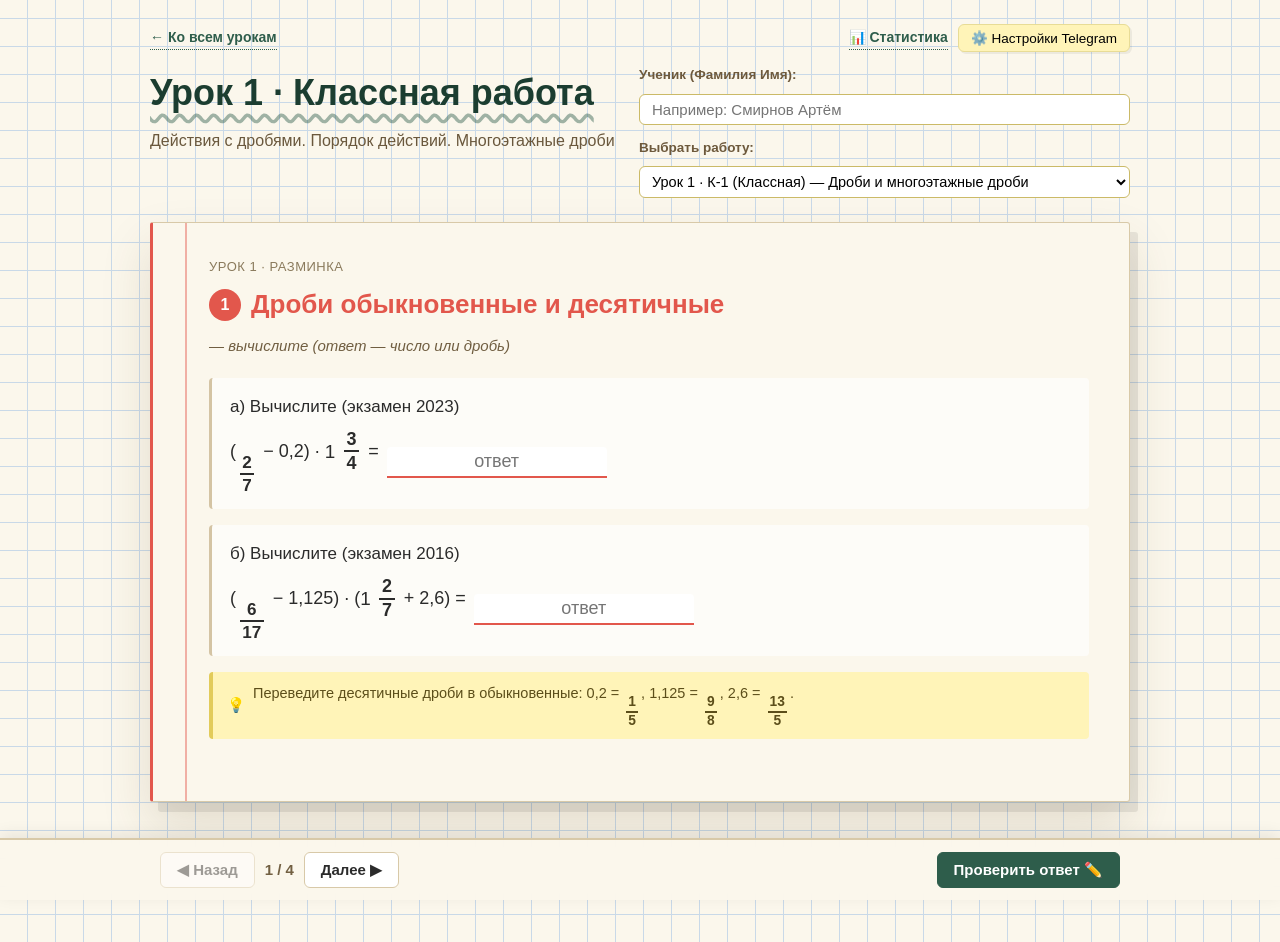
==== trainer.html @ a35a250d "Тренажёр «Поступление в 8 класс Аничкова лицея»: 33 урока, 410 задач, алгебра + геометрия" ====
<!DOCTYPE html>
<html lang="ru">
<head>
  <meta charset="UTF-8">
  <meta name="viewport" content="width=device-width, initial-scale=1.0">
  <title>Интерактивный тренажёр · Поступление в 8 класс Аничкова лицея</title>
  <link rel="stylesheet" href="css/design-tokens.css">
  <link rel="stylesheet" href="css/styles.css">
  <link rel="icon" href="data:image/svg+xml,<svg xmlns='http://www.w3.org/2000/svg' viewBox='0 0 100 100'><text y='.9em' font-size='90'>✏️</text></svg>">
</head>
<body>

  <div class="container">
    <!-- Верхняя панель навигации -->
    <header class="site-header">
      <div class="top-bar">
        <a href="index.html">← Ко всем урокам</a>
        <div style="display:flex; gap:10px; align-items:center;">
          <a href="stats.html">📊 Статистика</a>
          <button class="btn-settings" onclick="openTelegramSettingsModal()">⚙️ Настройки Telegram</button>
        </div>
      </div>

      <div style="display:flex; justify-content:space-between; align-items:flex-start; flex-wrap:wrap; gap:16px; margin-bottom:16px;">
        <div>
          <h1 class="main-title" id="trainerTitle">Урок 1 · Классная работа</h1>
          <p class="subtitle" id="trainerTopic">Действия с дробями</p>
        </div>

        <!-- Выбор варианта и ввод имени -->
        <div style="display:flex; flex-direction:column; gap:8px; min-width:260px;">
          <label style="font-size:13.5px; color:#6d593c; font-weight:bold;">Ученик (Фамилия Имя):</label>
          <input type="text" id="studentNameInput" class="student-name-input" placeholder="Например: Смирнов Артём" style="font-size:15px; padding:6px 12px;">

          <label style="font-size:13.5px; color:#6d593c; font-weight:bold; margin-top:4px;">Выбрать работу:</label>
          <select id="variantSelect" class="student-name-input" style="font-size:14.5px; padding:6px 8px; cursor:pointer;"></select>
        </div>
      </div>
    </header>

    <!-- Колода интерактивных слайдов тетради -->
    <main id="slidesDeck"></main>
  </div>

  <!-- Фиксированная нижняя панель навигации -->
  <footer class="sticky-footer">
    <div class="footer-content">
      <div class="nav-group">
        <button class="btn-nav" id="btnPrev">◀ Назад</button>
        <span class="slide-counter" id="slideCounter">1 / 1</span>
        <button class="btn-nav" id="btnNext">Далее ▶</button>
      </div>
      <div class="nav-group">
        <button class="btn-nav btn-check" id="btnCheck">Проверить ответ ✏️</button>
      </div>
    </div>
  </footer>

  <!-- Модальное окно: Памятка / Теория -->
  <div class="modal-overlay" id="theoryModal" onclick="if(event.target === this) closeTheoryModal()">
    <div class="modal-box">
      <button class="modal-close" onclick="closeTheoryModal()">×</button>
      <div id="theoryContent"></div>
    </div>
  </div>

  <!-- Модальное окно: Настройки Telegram -->
  <div class="modal-overlay" id="settingsModal" onclick="if(event.target === this) closeTelegramSettingsModal()">
    <div class="modal-box">
      <button class="modal-close" onclick="closeTelegramSettingsModal()">×</button>
      <h3 class="modal-title">⚙️ Настройки Telegram для учителя</h3>

      <p style="font-size:15px; margin-bottom:14px; color:#4a3f2b;">
        Результаты ДЗ отправляются через бот
        <a href="https://t.me/ZVEROKZVEROKBOT" target="_blank" style="color:var(--chalk); font-weight:bold;">@ZVEROKZVEROKBOT</a>.
      </p>

      <div style="background:#fff; border:1px solid #d4c4a4; padding:14px; border-radius:6px; margin-bottom:16px; font-size:14px;">
        <b>Как учителю получать отчёты учеников:</b><br>
        1. Откройте Telegram и напишите боту <a href="https://t.me/ZVEROKZVEROKBOT" target="_blank" style="color:var(--chalk); font-weight:bold;">@ZVEROKZVEROKBOT</a> команду <code>/start</code>.<br>
        2. Узнайте свой числовой <b>Chat ID</b> (например, написав боту <code>@userinfobot</code>).<br>
        3. Введите ваш <b>Chat ID</b> в поле ниже и нажмите «Проверить связь 🔔».
      </div>

      <div style="display:flex; flex-direction:column; gap:10px;">
        <label for="settingChatId" style="font-weight:bold; font-size:15px;">Ваш Telegram Chat ID (или ID группы):</label>
        <input type="text" id="settingChatId" class="student-name-input" placeholder="Например: 123456789" style="font-size:16px;">

        <div style="display:flex; gap:10px; flex-wrap:wrap; margin-top:8px;">
          <button class="btn-hero" onclick="saveTelegramSettings()" style="padding:8px 18px; font-size:14.5px;">Сохранить в браузере 💾</button>
          <button class="btn-send-tg" onclick="testTelegramPing()" style="padding:8px 18px; font-size:14.5px;">Проверить связь 🔔</button>
        </div>
        <div class="send-status-msg" id="settingStatusMsg"></div>
      </div>
    </div>
  </div>

  <script src="js/config.js"></script>
  <script src="js/tasks.js"></script>
  <script src="js/checker.js"></script>
  <script src="js/telegram.js"></script>
  <script src="js/app.js"></script>
</body>
</html>
---- css/design-tokens.css ----
/* ============================================================
 * DESIGN-TOKENS.CSS — токены дизайна, перенесённые 1:1 из эталона
 * https://github.com/BaikovaAlina/math6-trenazhor (style.css, :root)
 * ------------------------------------------------------------
 * Зафиксированные значения эталона (справочно):
 *  Контейнер ........ max-width 980px; body padding 24px 14px 120px
 *                     (≤640px: 14px 8px 110px)
 *  Сетка тетради .... клетка 28px (линия 1px var(--grid))
 *  Сетка уроков ..... grid auto-fill minmax(290px, 1fr), gap 16px
 *  Скругления ....... 3px (лист), 4px (поля/строки), 6px (карточки, кнопки),
 *                     8px (баннер, модалка), 12px (score-box), 20px (фильтры)
 *  Тени ............. 4px 4px 0 rgba(0,0,0,.05) — карточка;
 *                     6px 6px 0 rgba(46,93,75,.15) — баннер;
 *                     8px 10px 0 rgba(0,0,0,.08), 0 24px 50px rgba(90,70,30,.15) — лист
 *  Типографика ...... --font-hand (весь интерфейс), line-height 1.6;
 *                     h1 clamp(24px,4vw,36px); заголовок задания clamp(20px,3.2vw,26px);
 *                     строка задания 17px / 1.8; поле ввода 18px
 *  Состояния ........ hover: translateY(-1..-2px); focus поля: фон #fffde6,
 *                     нижняя граница --chalk; disabled: opacity .45;
 *                     correct: --green / --green-light; incorrect: --bad / --bad-light + shake .3s
 *  Брейкпоинт ....... 640px
 * ============================================================ */

:root {
  /* --- палитра и шрифты эталона (без изменений) --- */
  --paper: #FBF7EC;       /* тёплый оттенок тетрадной бумаги */
  --grid: #C9D9E8;        /* линии тетрадной клетки */
  --red: #E2574C;         /* красные поля тетради */
  --red-hover: #cf3b30;
  --pencil: #2B2B2B;      /* цвет грифеля карандаша */
  --chalk: #2E5D4B;       /* тёмно-зелёная меловая доска */
  --chalk-dark: #1b3d30;
  --chalk-light: #43836b;
  --sticky: #FFF4B8;      /* жёлтый стикер для заметок */
  --sticky-border: #E8DC96;
  --green: #1F7A4D;       /* верный ответ */
  --green-light: #e6f7ee;
  --bad: #C2402F;         /* ошибка */
  --bad-light: #fbeae8;
  --border-card: #d8c9a8;
  --font-hand: "Segoe Print", "Comic Sans MS", "Chalkboard SE", "Segoe UI", cursive, sans-serif;
  --font-main: -apple-system, BlinkMacSystemFont, "Segoe UI", Roboto, Helvetica, Arial, sans-serif;

  /* --- производные токены (значения взяты из правил эталона) --- */
  --tg-blue: #2AABEE;
  --tg-blue-hover: #229ed9;
  --focus-bg: #fffde6;
  --muted: #8c7857;
  --radius-sm: 4px;
  --radius-md: 6px;
  --radius-lg: 8px;
  --radius-pill: 20px;
  --shadow-card: 4px 4px 0 rgba(0,0,0,0.05);
  --shadow-card-hover: 5px 6px 0 rgba(0,0,0,0.09);
  --shadow-banner: 6px 6px 0 rgba(46, 93, 75, 0.15);
  --container: 980px;
}
---- css/styles.css ----
/* ============================================================
 * STYLES.CSS — ТРЕНАЖЁР «ПОСТУПЛЕНИЕ В 8 КЛАСС АНИЧКОВА ЛИЦЕЯ»
 * Перенесено 1:1 из эталона math6-trenazhor (style.css); токены — в design-tokens.css
 * Тетрадь в клетку, красные поля, меловая доска, стикеры
 * Полная адаптивность (мобильные, планшеты, десктоп)
 * ============================================================ */



* {
  box-sizing: border-box;
  margin: 0;
  padding: 0;
}

html {
  scroll-behavior: smooth;
}

body {
  font-family: var(--font-hand);
  color: var(--pencil);
  background-color: var(--paper);
  background-image:
    repeating-linear-gradient(0deg, transparent 0 27px, var(--grid) 27px 28px),
    repeating-linear-gradient(90deg, transparent 0 27px, var(--grid) 27px 28px);
  min-height: 100vh;
  padding: 24px 14px 120px;
  line-height: 1.6;
}

/* Ограничитель ширины */
.container {
  max-width: 980px;
  margin: 0 auto;
  position: relative;
}

/* ==================== ВЕРХНЯЯ ШАПКА ==================== */
.site-header {
  margin-bottom: 24px;
}

.top-bar {
  display: flex;
  justify-content: space-between;
  align-items: center;
  flex-wrap: wrap;
  gap: 12px;
  margin-bottom: 12px;
  font-size: 14px;
  color: #7c6a4b;
}

.top-bar a {
  color: var(--chalk);
  text-decoration: none;
  font-weight: bold;
  border-bottom: 1.5px dotted var(--chalk);
  transition: color 0.2s;
}

.top-bar a:hover {
  color: var(--red);
  border-color: var(--red);
}

.btn-settings {
  background: var(--sticky);
  border: 1px solid var(--sticky-border);
  border-radius: 6px;
  padding: 5px 12px;
  font-family: var(--font-hand);
  font-size: 13.5px;
  cursor: pointer;
  box-shadow: 2px 2px 0 rgba(0,0,0,0.06);
  transition: transform 0.15s, background-color 0.2s;
}

.btn-settings:hover {
  background: #fae89b;
  transform: translateY(-1px);
}

.main-title {
  font-size: clamp(24px, 4vw, 36px);
  color: var(--chalk-dark);
  text-decoration: underline;
  text-decoration-style: wavy;
  text-decoration-color: rgba(46, 93, 75, 0.45);
  text-underline-offset: 8px;
  margin-bottom: 6px;
}

.subtitle {
  font-size: 16px;
  color: #6a583d;
  margin-bottom: 18px;
}

/* ==================== БАННЕР ТРЕНАЖЁРА ==================== */
.hero-banner {
  background: #ffffff;
  border: 2px solid var(--chalk);
  border-radius: 8px;
  padding: 20px 24px;
  margin-bottom: 28px;
  box-shadow: 6px 6px 0 rgba(46, 93, 75, 0.15);
  display: flex;
  justify-content: space-between;
  align-items: center;
  flex-wrap: wrap;
  gap: 16px;
}

.hero-banner h3 {
  color: var(--chalk);
  font-size: 20px;
  margin-bottom: 4px;
}

.hero-banner p {
  font-size: 14.5px;
  color: #4f422e;
}

.btn-hero {
  display: inline-block;
  background: var(--chalk);
  color: #ffffff !important;
  text-decoration: none !important;
  padding: 10px 22px;
  border-radius: 6px;
  font-size: 16px;
  font-weight: bold;
  box-shadow: 3px 3px 0 rgba(0,0,0,0.15);
  transition: background-color 0.2s, transform 0.15s;
}

.btn-hero:hover {
  background: var(--chalk-light);
  transform: translateY(-2px);
}

/* ==================== ФИЛЬТРЫ ТЕМ ==================== */
.filter-bar {
  display: flex;
  gap: 8px;
  flex-wrap: wrap;
  margin-bottom: 22px;
}

.filter-btn {
  background: var(--paper);
  border: 1.5px solid var(--border-card);
  border-radius: 20px;
  padding: 6px 16px;
  font-family: var(--font-hand);
  font-size: 14px;
  color: var(--pencil);
  cursor: pointer;
  transition: all 0.2s;
}

.filter-btn:hover {
  border-color: var(--red);
  background: #fff;
}

.filter-btn.active {
  background: var(--red);
  color: #fff;
  border-color: var(--red);
  box-shadow: 2px 2px 0 rgba(0,0,0,0.1);
}

/* ==================== МОДУЛИ И УРОКИ ==================== */
.module-block {
  margin-bottom: 30px;
}

.module-header {
  display: flex;
  align-items: center;
  gap: 12px;
  margin-bottom: 14px;
  padding-bottom: 6px;
  border-bottom: 2px dashed rgba(226, 87, 76, 0.4);
}

.module-num {
  background: var(--red);
  color: #fff;
  border-radius: 50%;
  width: 32px;
  height: 32px;
  display: flex;
  align-items: center;
  justify-content: center;
  font-weight: bold;
  font-size: 15px;
}

.module-title {
  font-size: 20px;
  color: var(--chalk-dark);
}

.lesson-grid {
  display: grid;
  grid-template-columns: repeat(auto-fill, minmax(290px, 1fr));
  gap: 16px;
}

.lesson-card {
  background: #ffffff;
  border: 1px solid var(--border-card);
  border-radius: 6px;
  padding: 16px;
  box-shadow: 4px 4px 0 rgba(0,0,0,0.05);
  display: flex;
  flex-direction: column;
  justify-content: space-between;
  transition: transform 0.15s, box-shadow 0.2s;
}

.lesson-card:hover {
  transform: translateY(-2px);
  box-shadow: 5px 6px 0 rgba(0,0,0,0.09);
}

.lesson-top {
  margin-bottom: 12px;
}

.lesson-meta {
  display: flex;
  justify-content: space-between;
  align-items: center;
  margin-bottom: 6px;
  font-size: 12.5px;
  color: #8c7857;
}

.badge {
  display: inline-block;
  padding: 2px 8px;
  border-radius: 12px;
  font-size: 11.5px;
  font-weight: bold;
}

.badge-base { background: #e3f2fd; color: #1976d2; }
.badge-adv { background: #f3e5f5; color: #7b1fa2; }
.badge-oly { background: #fff3e0; color: #e65100; }

.lesson-card h4 {
  font-size: 16px;
  color: var(--chalk);
  line-height: 1.35;
}

.lesson-actions {
  display: flex;
  gap: 6px;
  flex-wrap: wrap;
}

.btn-lesson {
  flex: 1;
  text-align: center;
  padding: 6px 8px;
  border-radius: 4px;
  font-size: 13px;
  font-weight: bold;
  text-decoration: none;
  cursor: pointer;
  border: 1.5px solid transparent;
  transition: all 0.15s;
}

.btn-cw {
  background: #edf6f2;
  color: var(--chalk);
  border-color: #bcdbc9;
}
.btn-cw:hover {
  background: var(--chalk);
  color: #fff;
}

.btn-hw {
  background: #fdf1f0;
  color: var(--red);
  border-color: #f5c4c0;
}
.btn-hw:hover {
  background: var(--red);
  color: #fff;
}

.btn-theory {
  flex: 0 0 auto;
  background: var(--sticky);
  color: #5c4a18;
  border-color: var(--sticky-border);
  padding: 6px 10px;
}
.btn-theory:hover {
  background: #f7e792;
}

/* ==================== ТРЕНАЖЁР: СТРАНИЦА-ТЕТРАДЬ ==================== */
.slide {
  position: relative;
  background: var(--paper);
  border-left: 3px solid var(--red);
  border-right: 1px solid var(--border-card);
  border-top: 1px solid var(--border-card);
  border-bottom: 1px solid var(--border-card);
  box-shadow: 8px 10px 0 rgba(0,0,0,.08), 0 24px 50px rgba(90,70,30,.15);
  padding: 34px 40px 46px 56px;
  min-height: 580px;
  overflow: hidden;
  margin-bottom: 20px;
  border-radius: 3px;
}

.slide:not(.active) {
  display: none;
}

.slide.active {
  display: block;
  animation: slidein 0.35s ease;
}

@keyframes slidein {
  from { opacity: 0; transform: translateX(24px); }
  to { opacity: 1; transform: none; }
}

.margin-line {
  position: absolute;
  top: 0;
  bottom: 0;
  left: 32px;
  width: 2px;
  background: rgba(226, 87, 76, 0.45);
}

.crumb {
  font-size: 13px;
  color: #8a7a5c;
  letter-spacing: 0.5px;
  text-transform: uppercase;
  margin-bottom: 6px;
}

.task-heading {
  font-size: clamp(20px, 3.2vw, 26px);
  color: var(--red);
  margin-bottom: 8px;
  display: flex;
  align-items: center;
  gap: 10px;
  flex-wrap: wrap;
}

.task-num-badge {
  background: var(--red);
  color: #fff;
  border-radius: 50%;
  width: 32px;
  height: 32px;
  display: inline-flex;
  align-items: center;
  justify-content: center;
  font-size: 16px;
}

.task-sub {
  font-size: 15px;
  color: #705e41;
  margin-bottom: 20px;
  font-style: italic;
}

/* Список вопросов на слайде */
.task-row {
  background: rgba(255, 255, 255, 0.65);
  border-left: 3px solid #d4c4a4;
  border-radius: 4px;
  padding: 14px 18px;
  margin-bottom: 16px;
  line-height: 1.8;
  font-size: 17px;
}

.task-row.highlight {
  border-left-color: var(--chalk);
  background: #ffffff;
}

.task-text {
  margin-bottom: 8px;
  font-weight: 500;
}

.task-expression {
  display: flex;
  align-items: center;
  gap: 8px;
  flex-wrap: wrap;
  font-size: 18px;
}

/* Поля ввода ответа */
.math-input {
  border: none;
  border-bottom: 2px solid var(--red);
  background: #fff;
  padding: 4px 10px;
  font-family: var(--font-hand);
  font-size: 18px;
  color: var(--pencil);
  min-width: 90px;
  max-width: 220px;
  text-align: center;
  border-radius: 4px 4px 0 0;
  transition: all 0.2s;
}

.math-input:focus {
  outline: none;
  background: #fffde6;
  border-bottom-color: var(--chalk);
  box-shadow: 0 2px 4px rgba(0,0,0,0.1);
}

.math-input.correct {
  background-color: var(--green-light) !important;
  border-color: var(--green) !important;
  color: var(--green) !important;
  font-weight: bold;
}

.math-input.incorrect {
  background-color: var(--bad-light) !important;
  border-color: var(--bad) !important;
  color: var(--bad) !important;
  animation: shake 0.3s;
}

@keyframes shake {
  0%, 100% { transform: translateX(0); }
  25% { transform: translateX(-4px); }
  75% { transform: translateX(4px); }
}

/* Подсказки к заданию */
.hint-box {
  background: var(--sticky);
  border-left: 4px solid #e2cb5a;
  padding: 10px 14px;
  border-radius: 4px;
  margin-top: 14px;
  font-size: 14.5px;
  color: #5c4e1a;
  display: flex;
  align-items: center;
  gap: 8px;
}

/* ==================== НИЖНЯЯ ПАНЕЛЬ НАВИГАЦИИ ==================== */
.sticky-footer {
  position: fixed;
  bottom: 0;
  left: 0;
  right: 0;
  background: rgba(251, 247, 236, 0.95);
  backdrop-filter: blur(8px);
  border-top: 2px solid var(--border-card);
  padding: 12px 16px;
  z-index: 100;
  box-shadow: 0 -4px 15px rgba(0,0,0,0.08);
}

.footer-content {
  max-width: 960px;
  margin: 0 auto;
  display: flex;
  justify-content: space-between;
  align-items: center;
  gap: 12px;
  flex-wrap: wrap;
}

.nav-group {
  display: flex;
  align-items: center;
  gap: 10px;
}

.btn-nav {
  background: #ffffff;
  border: 1.5px solid var(--border-card);
  border-radius: 6px;
  padding: 8px 16px;
  font-family: var(--font-hand);
  font-size: 15px;
  font-weight: bold;
  cursor: pointer;
  color: var(--pencil);
  transition: all 0.15s;
}

.btn-nav:hover:not(:disabled) {
  border-color: var(--chalk);
  background: #f7faf8;
}

.btn-nav:disabled {
  opacity: 0.45;
  cursor: not-allowed;
}

.btn-check {
  background: var(--chalk);
  color: #ffffff;
  border: 1.5px solid var(--chalk);
}

.btn-check:hover:not(:disabled) {
  background: var(--chalk-light);
  border-color: var(--chalk-light);
}

.slide-counter {
  font-size: 15px;
  font-weight: bold;
  color: #726042;
}

/* ==================== ИТОГОВЫЙ СЛАЙД (РЕЗУЛЬТАТЫ) ==================== */
.results-header {
  text-align: center;
  margin-bottom: 24px;
}

.score-box {
  display: inline-block;
  background: #ffffff;
  border: 3px solid var(--chalk);
  border-radius: 12px;
  padding: 16px 36px;
  box-shadow: 4px 6px 0 rgba(46, 93, 75, 0.15);
  margin-top: 10px;
}

.score-points {
  font-size: 38px;
  font-weight: bold;
  color: var(--chalk);
}

.score-percent {
  font-size: 18px;
  color: #6a5a3f;
}

.grade-badge {
  display: inline-block;
  margin-top: 6px;
  font-size: 20px;
  font-weight: bold;
  padding: 4px 16px;
  border-radius: 20px;
}

.grade-5 { background: #d4edda; color: #155724; }
.grade-4 { background: #cce5ff; color: #004085; }
.grade-3 { background: #fff3cd; color: #856404; }
.grade-2 { background: #f8d7da; color: #721c24; }

/* Таблица разбора ответов */
.review-table {
  width: 100%;
  border-collapse: collapse;
  margin-bottom: 24px;
  background: #fff;
  border-radius: 6px;
  overflow: hidden;
  box-shadow: 2px 2px 0 rgba(0,0,0,0.05);
}

.review-table th, .review-table td {
  padding: 10px 14px;
  text-align: left;
  border-bottom: 1px solid #ebdcc5;
  font-size: 15px;
}

.review-table th {
  background: #f2e9d2;
  color: #554425;
}

.status-tag {
  display: inline-block;
  padding: 2px 8px;
  border-radius: 10px;
  font-size: 13px;
  font-weight: bold;
}

.status-ok { background: var(--green-light); color: var(--green); }
.status-bad { background: var(--bad-light); color: var(--bad); }

/* Блок отправки учителю */
.send-box {
  background: var(--sticky);
  border: 2px dashed #d6c572;
  border-radius: 8px;
  padding: 20px;
  margin-bottom: 24px;
}

.send-box h3 {
  color: #4a3e14;
  margin-bottom: 8px;
}

.send-inputs {
  display: flex;
  gap: 10px;
  flex-wrap: wrap;
  margin-top: 12px;
}

.student-name-input {
  flex: 1;
  min-width: 200px;
  padding: 8px 14px;
  font-family: var(--font-hand);
  font-size: 16px;
  border: 1.5px solid #cbba67;
  border-radius: 6px;
  background: #ffffff;
}

.btn-send-tg {
  background: #2AABEE;
  color: #ffffff;
  border: none;
  border-radius: 6px;
  padding: 10px 20px;
  font-family: var(--font-hand);
  font-size: 16px;
  font-weight: bold;
  cursor: pointer;
  transition: background-color 0.2s, transform 0.15s;
  box-shadow: 2px 2px 0 rgba(0,0,0,0.1);
}

.btn-send-tg:hover {
  background: #229ed9;
  transform: translateY(-1px);
}

.btn-download-report {
  background: #ffffff;
  color: var(--pencil);
  border: 1.5px solid #d4c4a4;
  border-radius: 6px;
  padding: 10px 18px;
  font-family: var(--font-hand);
  font-size: 15px;
  cursor: pointer;
  transition: all 0.2s;
}

.btn-download-report:hover {
  border-color: var(--chalk);
  background: #faf7ef;
}

.send-status-msg {
  margin-top: 12px;
  font-size: 14.5px;
  font-weight: 500;
  padding: 8px 12px;
  border-radius: 4px;
  display: none;
}

.send-status-msg.ok {
  display: block;
  background: var(--green-light);
  color: var(--green);
  border: 1px solid var(--green);
}

.send-status-msg.err {
  display: block;
  background: var(--bad-light);
  color: var(--bad);
  border: 1px solid var(--bad);
}

.send-status-msg.wait {
  display: block;
  background: #eef4fb;
  color: #1976d2;
  border: 1px solid #90caf9;
}

/* ==================== МОДАЛЬНЫЕ ОКНА ==================== */
.modal-overlay {
  position: fixed;
  top: 0;
  left: 0;
  right: 0;
  bottom: 0;
  background: rgba(30, 25, 15, 0.55);
  backdrop-filter: blur(4px);
  display: flex;
  align-items: center;
  justify-content: center;
  padding: 16px;
  z-index: 1000;
  opacity: 0;
  pointer-events: none;
  transition: opacity 0.2s;
}

.modal-overlay.open {
  opacity: 1;
  pointer-events: auto;
}

.modal-box {
  background: var(--paper);
  border-left: 4px solid var(--red);
  border-right: 1px solid var(--border-card);
  border-top: 1px solid var(--border-card);
  border-bottom: 1px solid var(--border-card);
  border-radius: 8px;
  padding: 28px;
  max-width: 680px;
  width: 100%;
  max-height: 85vh;
  overflow-y: auto;
  box-shadow: 0 20px 40px rgba(0,0,0,0.25);
  position: relative;
}

.modal-close {
  position: absolute;
  top: 14px;
  right: 16px;
  font-size: 24px;
  background: none;
  border: none;
  cursor: pointer;
  color: #8c7857;
  transition: color 0.2s;
}

.modal-close:hover {
  color: var(--bad);
}

.modal-title {
  font-size: 22px;
  color: var(--chalk-dark);
  margin-bottom: 14px;
  padding-bottom: 8px;
  border-bottom: 1.5px dashed #d4c4a4;
}

.theory-rule-item {
  margin-bottom: 12px;
  font-size: 15.5px;
  line-height: 1.6;
}

.theory-sample {
  background: var(--sticky);
  padding: 12px;
  border-radius: 6px;
  margin-top: 16px;
  font-size: 15px;
  border-left: 3px solid #d4c4a4;
}

/* ==================== АДАПТИВНОСТЬ ДЛЯ СМАРТФОНОВ ==================== */
/* ==================== ВЕРТИКАЛЬНЫЕ МАТЕМАТИЧЕСКИЕ ДРОБИ ==================== */
.frac {
  display: inline-flex;
  flex-direction: column;
  vertical-align: -0.6em;
  text-align: center;
  padding: 0 0.22em;
  font-size: 0.95em;
  line-height: 1.05;
  font-family: var(--font-hand), "Times New Roman", serif;
  font-weight: bold;
}

.frac > .num {
  display: block;
  padding: 0 0.15em 0.08em;
  border-bottom: 2px solid currentColor;
}

.frac > .den {
  display: block;
  padding: 0.1em 0.15em 0;
}

.mixed-num {
  display: inline-flex;
  align-items: center;
  gap: 0.25em;
  font-size: 1.05em;
  vertical-align: baseline;
}

.neg-frac {
  display: inline-flex;
  align-items: center;
  gap: 0.15em;
  vertical-align: baseline;
}

.neg-frac::before {
  content: "−";
  font-size: 1.2em;
  font-weight: bold;
  line-height: 1;
}

@media (max-width: 640px) {
  body {
    padding: 14px 8px 110px;
  }
  .slide {
    padding: 22px 16px 28px 24px;
    min-height: 500px;
  }
  .margin-line {
    left: 12px;
  }
  .task-row {
    padding: 10px 12px;
    font-size: 15.5px;
  }
  .math-input {
    font-size: 16px;
    min-width: 75px;
  }
  .sticky-footer {
    padding: 8px 10px;
  }
  .btn-nav {
    padding: 6px 12px;
    font-size: 13.5px;
  }
  .footer-content {
    justify-content: center;
  }
}

/* ============================================================
 * РАСШИРЕНИЯ ДЛЯ НОВЫХ ТИПОВ ЗАДАНИЙ (в визуальной системе эталона)
 * Используются только токены и паттерны эталона: .btn-nav, .math-input,
 * .hint-box, .task-row, .lesson-card, .score-box, .review-table.
 * ============================================================ */

/* Ссылка-заголовок карточки урока (выглядит как h4 эталона) */
.lesson-card h4 a {
  color: inherit;
  text-decoration: none;
}
.lesson-card h4 a:hover {
  color: var(--red);
}
.lesson-meta .exam-mark {
  color: var(--red);
  font-weight: bold;
}

/* Выбор варианта ответа — кнопки в стиле .btn-nav */
.choice-group {
  display: flex;
  flex-wrap: wrap;
  gap: 8px;
}
.choice-btn {
  background: #ffffff;
  border: 1.5px solid var(--border-card);
  border-radius: var(--radius-md);
  padding: 6px 14px;
  font-family: var(--font-hand);
  font-size: 16px;
  color: var(--pencil);
  cursor: pointer;
  transition: all 0.15s;
  line-height: 1.5;
}
.choice-btn:hover {
  border-color: var(--chalk);
  background: #f7faf8;
}
.choice-btn:focus-visible {
  outline: none;
  background: var(--focus-bg);
  border-color: var(--chalk);
  box-shadow: 0 2px 4px rgba(0,0,0,0.1);
}
.choice-btn.selected {
  border-color: var(--chalk);
  background: var(--focus-bg);
  box-shadow: 2px 2px 0 rgba(0,0,0,0.1);
  font-weight: bold;
}
.choice-group.correct .choice-btn.selected {
  background: var(--green-light);
  border-color: var(--green);
  color: var(--green);
}
.choice-group.incorrect .choice-btn.selected {
  background: var(--bad-light);
  border-color: var(--bad);
  color: var(--bad);
  animation: shake 0.3s;
}
.choice-group.incorrect:not(:has(.selected)) .choice-btn {
  border-color: var(--bad);
}

/* Клетчатое поле с перетаскиваемой точкой */
.grid-wrap {
  display: flex;
  flex-direction: column;
  gap: 6px;
  align-items: flex-start;
}
.grid-board {
  background: #ffffff;
  border: 1.5px solid var(--border-card);
  border-radius: var(--radius-sm);
  touch-action: none;
  max-width: 100%;
  height: auto;
  cursor: crosshair;
}
.grid-board.static { cursor: default; }
.grid-board.correct { border-color: var(--green); background: var(--green-light); }
.grid-board.incorrect { border-color: var(--bad); background: var(--bad-light); animation: shake 0.3s; }
.grid-readout {
  font-size: 15px;
  color: #705e41;
}
.grid-readout b { color: var(--red); }

/* Пояснение при ошибке (вариант .hint-box в «красной» гамме эталона) */
.explain-box {
  background: var(--bad-light);
  border-left: 4px solid var(--bad);
  padding: 8px 12px;
  border-radius: var(--radius-sm);
  margin-top: 10px;
  font-size: 14.5px;
  color: #6b2a20;
  line-height: 1.6;
}
.explain-box.ok {
  background: var(--green-light);
  border-left-color: var(--green);
  color: var(--green);
}

/* Страница урока */
.variant-list {
  list-style: none;
  margin: 4px 0 0;
  font-size: 14px;
  color: #4f422e;
}
.variant-list li::before {
  content: "✎ ";
  color: var(--red);
}
.last-result {
  margin-top: 8px;
  font-size: 13px;
  color: var(--muted);
}
.last-result b { color: var(--chalk); }

/* Статистика */
.stats-row {
  display: flex;
  gap: 16px;
  flex-wrap: wrap;
  justify-content: center;
  margin-bottom: 24px;
}
.stats-row .score-box { text-align: center; min-width: 180px; }
.score-points.ok { color: var(--green); }
.score-points.bad { color: var(--bad); }
.table-scroll { overflow-x: auto; }

@media (max-width: 640px) {
  .choice-btn { font-size: 15px; padding: 6px 10px; }
  .review-table th, .review-table td { padding: 8px 8px; font-size: 13.5px; }
}

/* Номер модуля не сжимается при переносе длинного заголовка */
.module-num { flex-shrink: 0; }
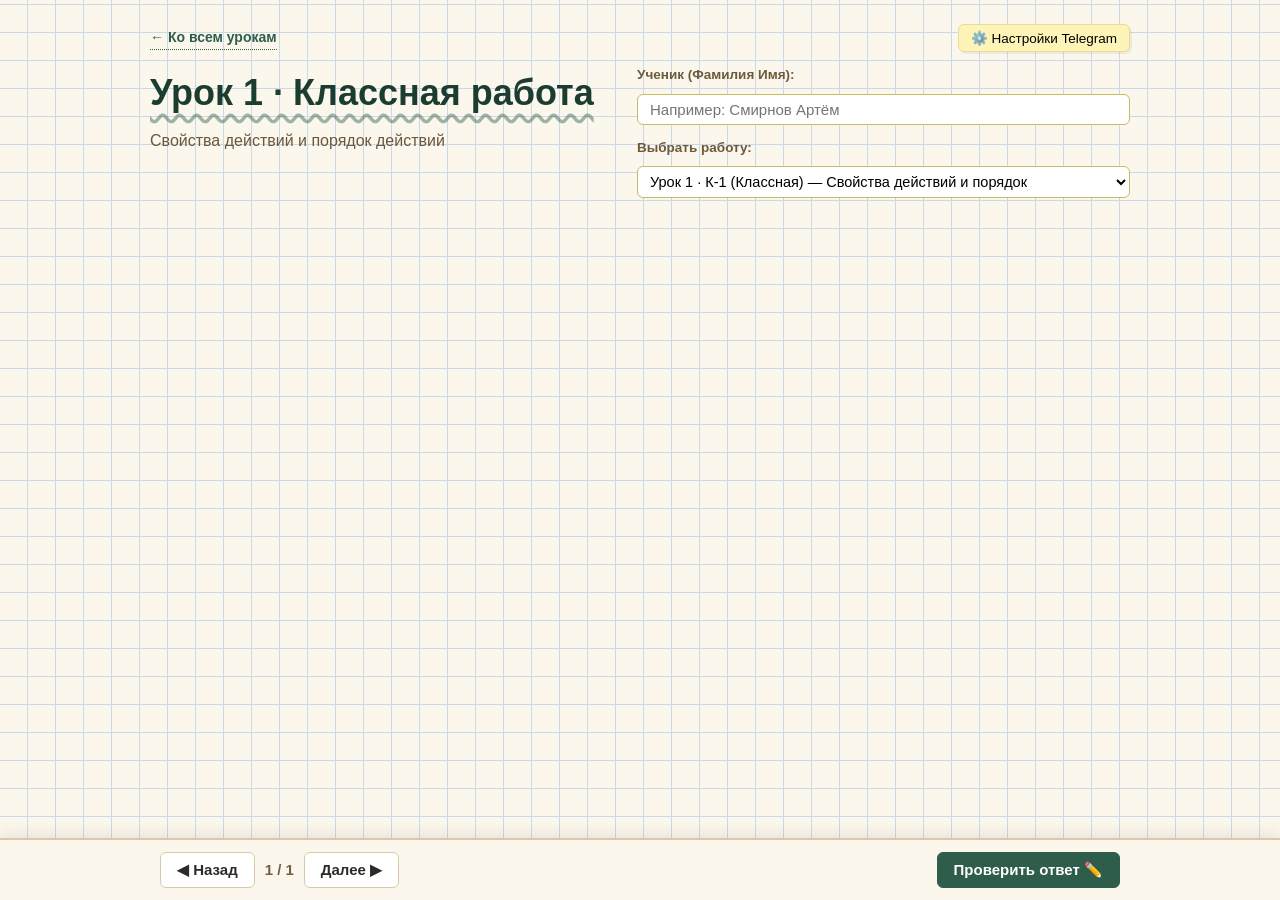
==== commit 5d307a0c: "Update trainer.html" ====
--- a/trainer.html
+++ b/trainer.html
@@ -3,9 +3,8 @@
 <head>
   <meta charset="UTF-8">
   <meta name="viewport" content="width=device-width, initial-scale=1.0">
-  <title>Интерактивный тренажёр · Поступление в 8 класс Аничкова лицея</title>
-  <link rel="stylesheet" href="css/design-tokens.css">
-  <link rel="stylesheet" href="css/styles.css">
+  <title>Тренажёр · Аничков лицей · Поступление в 8 класс</title>
+  <link rel="stylesheet" href="style.css">
   <link rel="icon" href="data:image/svg+xml,<svg xmlns='http://www.w3.org/2000/svg' viewBox='0 0 100 100'><text y='.9em' font-size='90'>✏️</text></svg>">
 </head>
 <body>
@@ -16,7 +15,6 @@
       <div class="top-bar">
         <a href="index.html">← Ко всем урокам</a>
         <div style="display:flex; gap:10px; align-items:center;">
-          <a href="stats.html">📊 Статистика</a>
           <button class="btn-settings" onclick="openTelegramSettingsModal()">⚙️ Настройки Telegram</button>
         </div>
       </div>
@@ -24,16 +22,113 @@
       <div style="display:flex; justify-content:space-between; align-items:flex-start; flex-wrap:wrap; gap:16px; margin-bottom:16px;">
         <div>
           <h1 class="main-title" id="trainerTitle">Урок 1 · Классная работа</h1>
-          <p class="subtitle" id="trainerTopic">Действия с дробями</p>
+          <p class="subtitle" id="trainerTopic">Свойства действий и порядок действий</p>
         </div>
-
+        
         <!-- Выбор варианта и ввод имени -->
         <div style="display:flex; flex-direction:column; gap:8px; min-width:260px;">
           <label style="font-size:13.5px; color:#6d593c; font-weight:bold;">Ученик (Фамилия Имя):</label>
           <input type="text" id="studentNameInput" class="student-name-input" placeholder="Например: Смирнов Артём" style="font-size:15px; padding:6px 12px;">
 
           <label style="font-size:13.5px; color:#6d593c; font-weight:bold; margin-top:4px;">Выбрать работу:</label>
-          <select id="variantSelect" class="student-name-input" style="font-size:14.5px; padding:6px 8px; cursor:pointer;"></select>
+          <select id="variantSelect" class="student-name-input" style="font-size:14.5px; padding:6px 8px; cursor:pointer;">
+            <optgroup label="Модуль 1: Вычисления и преобразования">
+              <option value="K-1">Урок 1 · К-1 (Классная) — Свойства действий и порядок</option>
+              <option value="D-1">Урок 1 · Д-1 (Домашняя) — Свойства действий и порядок</option>
+              <option value="K-2">Урок 2 · К-2 (Классная) — Формулы сокращённого умножения</option>
+              <option value="D-2">Урок 2 · Д-2 (Домашняя) — Формулы сокращённого умножения</option>
+            </optgroup>
+            <optgroup label="Модуль 2: Пропорции, проценты, смеси">
+              <option value="K-3">Урок 3 · К-3 (Классная) — Пропорции и проценты</option>
+              <option value="D-3">Урок 3 · Д-3 (Домашняя) — Пропорции и проценты</option>
+              <option value="K-4">Урок 4 · К-4 (Классная) — Смеси, сплавы, концентрация</option>
+              <option value="D-4">Урок 4 · Д-4 (Домашняя) — Смеси, сплавы, концентрация</option>
+            </optgroup>
+            <optgroup label="Модуль 3: Степени и корни">
+              <option value="K-5">Урок 5 · К-5 (Классная) — Свойства степеней</option>
+              <option value="D-5">Урок 5 · Д-5 (Домашняя) — Свойства степеней</option>
+              <option value="K-6">Урок 6 · К-6 (Классная) — Квадратный корень</option>
+              <option value="D-6">Урок 6 · Д-6 (Домашняя) — Квадратный корень</option>
+            </optgroup>
+            <optgroup label="Модуль 4: Уравнения и системы">
+              <option value="K-7">Урок 7 · К-7 (Классная) — Линейные уравнения и системы</option>
+              <option value="D-7">Урок 7 · Д-7 (Домашняя) — Линейные уравнения и системы</option>
+              <option value="K-8">Урок 8 · К-8 (Классная) — Квадратные уравнения, Виет</option>
+              <option value="D-8">Урок 8 · Д-8 (Домашняя) — Квадратные уравнения, Виет</option>
+            </optgroup>
+            <optgroup label="Модуль 5: Неравенства и модуль">
+              <option value="K-9">Урок 9 · К-9 (Классная) — Линейные неравенства</option>
+              <option value="D-9">Урок 9 · Д-9 (Домашняя) — Линейные неравенства</option>
+              <option value="K-10">Урок 10 · К-10 (Классная) — Интервалы и модуль</option>
+              <option value="D-10">Урок 10 · Д-10 (Домашняя) — Интервалы и модуль</option>
+            </optgroup>
+            <optgroup label="Модуль 6: Текстовые задачи">
+              <option value="K-11">Урок 11 · К-11 (Классная) — Движение и работа</option>
+              <option value="D-11">Урок 11 · Д-11 (Домашняя) — Движение и работа</option>
+              <option value="K-12">Урок 12 · К-12 (Классная) — Проценты и смеси в задачах</option>
+              <option value="D-12">Урок 12 · Д-12 (Домашняя) — Проценты и смеси в задачах</option>
+            </optgroup>
+            <optgroup label="Модуль 7: Функции и графики">
+              <option value="K-13">Урок 13 · К-13 (Классная) — Линейная и квадратичная функции</option>
+              <option value="D-13">Урок 13 · Д-13 (Домашняя) — Линейная и квадратичная функции</option>
+              <option value="K-14">Урок 14 · К-14 (Классная) — Гипербола, модуль, графики</option>
+              <option value="D-14">Урок 14 · Д-14 (Домашняя) — Гипербола, модуль, графики</option>
+            </optgroup>
+            <optgroup label="Модуль 8: Прогрессии">
+              <option value="K-15">Урок 15 · К-15 (Классная) — Арифметическая прогрессия</option>
+              <option value="D-15">Урок 15 · Д-15 (Домашняя) — Арифметическая прогрессия</option>
+              <option value="K-16">Урок 16 · К-16 (Классная) — Геометрическая прогрессия</option>
+              <option value="D-16">Урок 16 · Д-16 (Домашняя) — Геометрическая прогрессия</option>
+            </optgroup>
+            <optgroup label="Модуль 9: Комбинаторика, логика, инварианты">
+              <option value="K-17">Урок 17 · К-17 (Классная) — Комбинаторика и Дирихле</option>
+              <option value="D-17">Урок 17 · Д-17 (Домашняя) — Комбинаторика и Дирихле</option>
+              <option value="K-18">Урок 18 · К-18 (Классная) — Инварианты и логика</option>
+              <option value="D-18">Урок 18 · Д-18 (Домашняя) — Инварианты и логика</option>
+            </optgroup>
+            <optgroup label="Модуль 10: Треугольники">
+              <option value="K-19">Урок 19 · К-19 (Классная) — Признаки равенства, элементы</option>
+              <option value="D-19">Урок 19 · Д-19 (Домашняя) — Признаки равенства, элементы</option>
+              <option value="K-20">Урок 20 · К-20 (Классная) — Пифагор и подобие</option>
+              <option value="D-20">Урок 20 · Д-20 (Домашняя) — Пифагор и подобие</option>
+            </optgroup>
+            <optgroup label="Модуль 11: Площади и отношения площадей">
+              <option value="K-21">Урок 21 · К-21 (Классная) — Площадь треугольника</option>
+              <option value="D-21">Урок 21 · Д-21 (Домашняя) — Площадь треугольника</option>
+              <option value="K-22">Урок 22 · К-22 (Классная) — Отношения площадей</option>
+              <option value="D-22">Урок 22 · Д-22 (Домашняя) — Отношения площадей</option>
+            </optgroup>
+            <optgroup label="Модуль 12: Четырёхугольники">
+              <option value="K-23">Урок 23 · К-23 (Классная) — Параллелограмм, ромб, квадрат</option>
+              <option value="D-23">Урок 23 · Д-23 (Домашняя) — Параллелограмм, ромб, квадрат</option>
+              <option value="K-24">Урок 24 · К-24 (Классная) — Трапеция и средняя линия</option>
+              <option value="D-24">Урок 24 · Д-24 (Домашняя) — Трапеция и средняя линия</option>
+            </optgroup>
+            <optgroup label="Модуль 13: Окружность">
+              <option value="K-25">Урок 25 · К-25 (Классная) — Углы, хорды и дуги</option>
+              <option value="D-25">Урок 25 · Д-25 (Домашняя) — Углы, хорды и дуги</option>
+              <option value="K-26">Урок 26 · К-26 (Классная) — Касательные, вписанные фигуры</option>
+              <option value="D-26">Урок 26 · Д-26 (Домашняя) — Касательные, вписанные фигуры</option>
+            </optgroup>
+            <optgroup label="Модуль 14: Векторы и координаты">
+              <option value="K-27">Урок 27 · К-27 (Классная) — Координатный метод</option>
+              <option value="D-27">Урок 27 · Д-27 (Домашняя) — Координатный метод</option>
+              <option value="K-28">Урок 28 · К-28 (Классная) — Векторы и длина</option>
+              <option value="D-28">Урок 28 · Д-28 (Домашняя) — Векторы и длина</option>
+            </optgroup>
+            <optgroup label="Модуль 15: Построения и разрезания">
+              <option value="K-29">Урок 29 · К-29 (Классная) — Клетчатая бумага</option>
+              <option value="D-29">Урок 29 · Д-29 (Домашняя) — Клетчатая бумага</option>
+              <option value="K-30">Урок 30 · К-30 (Классная) — Разрезания и построения</option>
+              <option value="D-30">Урок 30 · Д-30 (Домашняя) — Разрезания и построения</option>
+            </optgroup>
+            <optgroup label="Модуль 16: Финальный практикум">
+              <option value="K-31">Урок 31 · К-31 (Классная) — Вступительная: алгебра</option>
+              <option value="D-31">Урок 31 · Д-31 (Домашняя) — Вступительная: алгебра</option>
+              <option value="K-32">Урок 32 · К-32 (Классная) — Вступительная: геометрия</option>
+              <option value="D-32">Урок 32 · Д-32 (Домашняя) — Вступительная: геометрия</option>
+            </optgroup>
+          </select>
         </div>
       </div>
     </header>
@@ -69,23 +164,23 @@
     <div class="modal-box">
       <button class="modal-close" onclick="closeTelegramSettingsModal()">×</button>
       <h3 class="modal-title">⚙️ Настройки Telegram для учителя</h3>
-
+      
       <p style="font-size:15px; margin-bottom:14px; color:#4a3f2b;">
-        Результаты ДЗ отправляются через бот
+        Бот для отправки ДЗ: 
         <a href="https://t.me/ZVEROKZVEROKBOT" target="_blank" style="color:var(--chalk); font-weight:bold;">@ZVEROKZVEROKBOT</a>.
       </p>
 
       <div style="background:#fff; border:1px solid #d4c4a4; padding:14px; border-radius:6px; margin-bottom:16px; font-size:14px;">
-        <b>Как учителю получать отчёты учеников:</b><br>
-        1. Откройте Telegram и напишите боту <a href="https://t.me/ZVEROKZVEROKBOT" target="_blank" style="color:var(--chalk); font-weight:bold;">@ZVEROKZVEROKBOT</a> команду <code>/start</code>.<br>
-        2. Узнайте свой числовой <b>Chat ID</b> (например, написав боту <code>@userinfobot</code>).<br>
-        3. Введите ваш <b>Chat ID</b> в поле ниже и нажмите «Проверить связь 🔔».
+        <b>Как привязать приём отчётов:</b><br>
+        1. Откройте в Telegram бота <a href="https://t.me/ZVEROKZVEROKBOT" target="_blank" style="color:var(--chalk); font-weight:bold;">@ZVEROKZVEROKBOT</a> и нажмите <b>/start</b>.<br>
+        2. Узнайте свой числовой ID (например, через бот <code>@userinfobot</code>).<br>
+        3. Введите ID в поле ниже и нажмите «Проверить связь 🔔».
       </div>
 
       <div style="display:flex; flex-direction:column; gap:10px;">
-        <label for="settingChatId" style="font-weight:bold; font-size:15px;">Ваш Telegram Chat ID (или ID группы):</label>
-        <input type="text" id="settingChatId" class="student-name-input" placeholder="Например: 123456789" style="font-size:16px;">
-
+        <label for="settingChatId" style="font-weight:bold; font-size:15px;">Ваш Telegram Chat ID:</label>
+        <input type="text" id="settingChatId" class="student-name-input" placeholder="Например: 7928474241" style="font-size:16px;">
+        
         <div style="display:flex; gap:10px; flex-wrap:wrap; margin-top:8px;">
           <button class="btn-hero" onclick="saveTelegramSettings()" style="padding:8px 18px; font-size:14.5px;">Сохранить в браузере 💾</button>
           <button class="btn-send-tg" onclick="testTelegramPing()" style="padding:8px 18px; font-size:14.5px;">Проверить связь 🔔</button>
@@ -95,10 +190,9 @@
     </div>
   </div>
 
-  <script src="js/config.js"></script>
-  <script src="js/tasks.js"></script>
-  <script src="js/checker.js"></script>
-  <script src="js/telegram.js"></script>
-  <script src="js/app.js"></script>
+  <script src="config.js"></script>
+  <script src="theory.js"></script>
+  <script src="tasks.js"></script>
+  <script src="script.js"></script>
 </body>
 </html>
--- a/style.css
+++ b/style.css
@@ -0,0 +1,890 @@
+/* ============================================================
+ * STYLE.CSS — МАТЕМАТИЧЕСКИЙ ТРЕНАЖЁР 6 КЛАССА
+ * Тетрадь в клетку, красные поля, меловая доска, стикеры
+ * Полная адаптивность (мобильные, планшеты, десктоп)
+ * ============================================================ */
+
+:root {
+  --paper: #FBF7EC;       /* тёплый оттенок тетрадной бумаги */
+  --grid: #C9D9E8;        /* линии тетрадной клетки */
+  --red: #E2574C;         /* красные поля тетради */
+  --red-hover: #cf3b30;
+  --pencil: #2B2B2B;      /* цвет грифеля карандаша */
+  --chalk: #2E5D4B;       /* тёмно-зелёная меловая доска */
+  --chalk-dark: #1b3d30;
+  --chalk-light: #43836b;
+  --sticky: #FFF4B8;      /* жёлтый стикер для заметок */
+  --sticky-border: #E8DC96;
+  --green: #1F7A4D;       /* верный ответ */
+  --green-light: #e6f7ee;
+  --bad: #C2402F;         /* ошибка */
+  --bad-light: #fbeae8;
+  --border-card: #d8c9a8;
+  --font-hand: "Segoe Print", "Comic Sans MS", "Chalkboard SE", "Segoe UI", cursive, sans-serif;
+  --font-main: -apple-system, BlinkMacSystemFont, "Segoe UI", Roboto, Helvetica, Arial, sans-serif;
+}
+
+* {
+  box-sizing: border-box;
+  margin: 0;
+  padding: 0;
+}
+
+html {
+  scroll-behavior: smooth;
+}
+
+body {
+  font-family: var(--font-hand);
+  color: var(--pencil);
+  background-color: var(--paper);
+  background-image:
+    repeating-linear-gradient(0deg, transparent 0 27px, var(--grid) 27px 28px),
+    repeating-linear-gradient(90deg, transparent 0 27px, var(--grid) 27px 28px);
+  min-height: 100vh;
+  padding: 24px 14px 120px;
+  line-height: 1.6;
+}
+
+/* Ограничитель ширины */
+.container {
+  max-width: 980px;
+  margin: 0 auto;
+  position: relative;
+}
+
+/* ==================== ВЕРХНЯЯ ШАПКА ==================== */
+.site-header {
+  margin-bottom: 24px;
+}
+
+.top-bar {
+  display: flex;
+  justify-content: space-between;
+  align-items: center;
+  flex-wrap: wrap;
+  gap: 12px;
+  margin-bottom: 12px;
+  font-size: 14px;
+  color: #7c6a4b;
+}
+
+.top-bar a {
+  color: var(--chalk);
+  text-decoration: none;
+  font-weight: bold;
+  border-bottom: 1.5px dotted var(--chalk);
+  transition: color 0.2s;
+}
+
+.top-bar a:hover {
+  color: var(--red);
+  border-color: var(--red);
+}
+
+.btn-settings {
+  background: var(--sticky);
+  border: 1px solid var(--sticky-border);
+  border-radius: 6px;
+  padding: 5px 12px;
+  font-family: var(--font-hand);
+  font-size: 13.5px;
+  cursor: pointer;
+  box-shadow: 2px 2px 0 rgba(0,0,0,0.06);
+  transition: transform 0.15s, background-color 0.2s;
+}
+
+.btn-settings:hover {
+  background: #fae89b;
+  transform: translateY(-1px);
+}
+
+.main-title {
+  font-size: clamp(24px, 4vw, 36px);
+  color: var(--chalk-dark);
+  text-decoration: underline;
+  text-decoration-style: wavy;
+  text-decoration-color: rgba(46, 93, 75, 0.45);
+  text-underline-offset: 8px;
+  margin-bottom: 6px;
+}
+
+.subtitle {
+  font-size: 16px;
+  color: #6a583d;
+  margin-bottom: 18px;
+}
+
+/* ==================== БАННЕР ТРЕНАЖЁРА ==================== */
+.hero-banner {
+  background: #ffffff;
+  border: 2px solid var(--chalk);
+  border-radius: 8px;
+  padding: 20px 24px;
+  margin-bottom: 28px;
+  box-shadow: 6px 6px 0 rgba(46, 93, 75, 0.15);
+  display: flex;
+  justify-content: space-between;
+  align-items: center;
+  flex-wrap: wrap;
+  gap: 16px;
+}
+
+.hero-banner h3 {
+  color: var(--chalk);
+  font-size: 20px;
+  margin-bottom: 4px;
+}
+
+.hero-banner p {
+  font-size: 14.5px;
+  color: #4f422e;
+}
+
+.btn-hero {
+  display: inline-block;
+  background: var(--chalk);
+  color: #ffffff !important;
+  text-decoration: none !important;
+  padding: 10px 22px;
+  border-radius: 6px;
+  font-size: 16px;
+  font-weight: bold;
+  box-shadow: 3px 3px 0 rgba(0,0,0,0.15);
+  transition: background-color 0.2s, transform 0.15s;
+}
+
+.btn-hero:hover {
+  background: var(--chalk-light);
+  transform: translateY(-2px);
+}
+
+/* ==================== ФИЛЬТРЫ ТЕМ ==================== */
+.filter-bar {
+  display: flex;
+  gap: 8px;
+  flex-wrap: wrap;
+  margin-bottom: 22px;
+}
+
+.filter-btn {
+  background: var(--paper);
+  border: 1.5px solid var(--border-card);
+  border-radius: 20px;
+  padding: 6px 16px;
+  font-family: var(--font-hand);
+  font-size: 14px;
+  color: var(--pencil);
+  cursor: pointer;
+  transition: all 0.2s;
+}
+
+.filter-btn:hover {
+  border-color: var(--red);
+  background: #fff;
+}
+
+.filter-btn.active {
+  background: var(--red);
+  color: #fff;
+  border-color: var(--red);
+  box-shadow: 2px 2px 0 rgba(0,0,0,0.1);
+}
+
+/* ==================== МОДУЛИ И УРОКИ ==================== */
+.module-block {
+  margin-bottom: 30px;
+}
+
+.module-header {
+  display: flex;
+  align-items: center;
+  gap: 12px;
+  margin-bottom: 14px;
+  padding-bottom: 6px;
+  border-bottom: 2px dashed rgba(226, 87, 76, 0.4);
+}
+
+.module-num {
+  background: var(--red);
+  color: #fff;
+  border-radius: 50%;
+  width: 32px;
+  height: 32px;
+  display: flex;
+  align-items: center;
+  justify-content: center;
+  font-weight: bold;
+  font-size: 15px;
+}
+
+.module-title {
+  font-size: 20px;
+  color: var(--chalk-dark);
+}
+
+.lesson-grid {
+  display: grid;
+  grid-template-columns: repeat(auto-fill, minmax(290px, 1fr));
+  gap: 16px;
+}
+
+.lesson-card {
+  background: #ffffff;
+  border: 1px solid var(--border-card);
+  border-radius: 6px;
+  padding: 16px;
+  box-shadow: 4px 4px 0 rgba(0,0,0,0.05);
+  display: flex;
+  flex-direction: column;
+  justify-content: space-between;
+  transition: transform 0.15s, box-shadow 0.2s;
+}
+
+.lesson-card:hover {
+  transform: translateY(-2px);
+  box-shadow: 5px 6px 0 rgba(0,0,0,0.09);
+}
+
+.lesson-top {
+  margin-bottom: 12px;
+}
+
+.lesson-meta {
+  display: flex;
+  justify-content: space-between;
+  align-items: center;
+  margin-bottom: 6px;
+  font-size: 12.5px;
+  color: #8c7857;
+}
+
+.badge {
+  display: inline-block;
+  padding: 2px 8px;
+  border-radius: 12px;
+  font-size: 11.5px;
+  font-weight: bold;
+}
+
+.badge-base { background: #e3f2fd; color: #1976d2; }
+.badge-adv { background: #f3e5f5; color: #7b1fa2; }
+.badge-oly { background: #fff3e0; color: #e65100; }
+
+.lesson-card h4 {
+  font-size: 16px;
+  color: var(--chalk);
+  line-height: 1.35;
+}
+
+.lesson-actions {
+  display: flex;
+  gap: 6px;
+  flex-wrap: wrap;
+}
+
+.btn-lesson {
+  flex: 1;
+  text-align: center;
+  padding: 6px 8px;
+  border-radius: 4px;
+  font-size: 13px;
+  font-weight: bold;
+  text-decoration: none;
+  cursor: pointer;
+  border: 1.5px solid transparent;
+  transition: all 0.15s;
+}
+
+.btn-cw {
+  background: #edf6f2;
+  color: var(--chalk);
+  border-color: #bcdbc9;
+}
+.btn-cw:hover {
+  background: var(--chalk);
+  color: #fff;
+}
+
+.btn-hw {
+  background: #fdf1f0;
+  color: var(--red);
+  border-color: #f5c4c0;
+}
+.btn-hw:hover {
+  background: var(--red);
+  color: #fff;
+}
+
+.btn-theory {
+  flex: 0 0 auto;
+  background: var(--sticky);
+  color: #5c4a18;
+  border-color: var(--sticky-border);
+  padding: 6px 10px;
+}
+.btn-theory:hover {
+  background: #f7e792;
+}
+
+/* ==================== ТРЕНАЖЁР: СТРАНИЦА-ТЕТРАДЬ ==================== */
+.slide {
+  position: relative;
+  background: var(--paper);
+  border-left: 3px solid var(--red);
+  border-right: 1px solid var(--border-card);
+  border-top: 1px solid var(--border-card);
+  border-bottom: 1px solid var(--border-card);
+  box-shadow: 8px 10px 0 rgba(0,0,0,.08), 0 24px 50px rgba(90,70,30,.15);
+  padding: 34px 40px 46px 56px;
+  min-height: 580px;
+  overflow: hidden;
+  margin-bottom: 20px;
+  border-radius: 3px;
+}
+
+.slide:not(.active) {
+  display: none;
+}
+
+.slide.active {
+  display: block;
+  animation: slidein 0.35s ease;
+}
+
+@keyframes slidein {
+  from { opacity: 0; transform: translateX(24px); }
+  to { opacity: 1; transform: none; }
+}
+
+.margin-line {
+  position: absolute;
+  top: 0;
+  bottom: 0;
+  left: 32px;
+  width: 2px;
+  background: rgba(226, 87, 76, 0.45);
+}
+
+.crumb {
+  font-size: 13px;
+  color: #8a7a5c;
+  letter-spacing: 0.5px;
+  text-transform: uppercase;
+  margin-bottom: 6px;
+}
+
+.task-heading {
+  font-size: clamp(20px, 3.2vw, 26px);
+  color: var(--red);
+  margin-bottom: 8px;
+  display: flex;
+  align-items: center;
+  gap: 10px;
+  flex-wrap: wrap;
+}
+
+.task-num-badge {
+  background: var(--red);
+  color: #fff;
+  border-radius: 50%;
+  width: 32px;
+  height: 32px;
+  display: inline-flex;
+  align-items: center;
+  justify-content: center;
+  font-size: 16px;
+}
+
+.task-sub {
+  font-size: 15px;
+  color: #705e41;
+  margin-bottom: 20px;
+  font-style: italic;
+}
+
+/* Список вопросов на слайде */
+.task-row {
+  background: rgba(255, 255, 255, 0.65);
+  border-left: 3px solid #d4c4a4;
+  border-radius: 4px;
+  padding: 14px 18px;
+  margin-bottom: 16px;
+  line-height: 1.8;
+  font-size: 17px;
+}
+
+.task-row.highlight {
+  border-left-color: var(--chalk);
+  background: #ffffff;
+}
+
+.task-text {
+  margin-bottom: 8px;
+  font-weight: 500;
+}
+
+.task-expression {
+  display: flex;
+  align-items: center;
+  gap: 8px;
+  flex-wrap: wrap;
+  font-size: 18px;
+}
+
+/* Поля ввода ответа */
+.math-input {
+  border: none;
+  border-bottom: 2px solid var(--red);
+  background: #fff;
+  padding: 4px 10px;
+  font-family: var(--font-hand);
+  font-size: 18px;
+  color: var(--pencil);
+  min-width: 90px;
+  max-width: 220px;
+  text-align: center;
+  border-radius: 4px 4px 0 0;
+  transition: all 0.2s;
+}
+
+.math-input:focus {
+  outline: none;
+  background: #fffde6;
+  border-bottom-color: var(--chalk);
+  box-shadow: 0 2px 4px rgba(0,0,0,0.1);
+}
+
+.math-input.correct {
+  background-color: var(--green-light) !important;
+  border-color: var(--green) !important;
+  color: var(--green) !important;
+  font-weight: bold;
+}
+
+.math-input.incorrect {
+  background-color: var(--bad-light) !important;
+  border-color: var(--bad) !important;
+  color: var(--bad) !important;
+  animation: shake 0.3s;
+}
+
+@keyframes shake {
+  0%, 100% { transform: translateX(0); }
+  25% { transform: translateX(-4px); }
+  75% { transform: translateX(4px); }
+}
+
+/* Подсказки к заданию */
+.hint-box {
+  background: var(--sticky);
+  border-left: 4px solid #e2cb5a;
+  padding: 10px 14px;
+  border-radius: 4px;
+  margin-top: 14px;
+  font-size: 14.5px;
+  color: #5c4e1a;
+  display: flex;
+  align-items: center;
+  gap: 8px;
+}
+
+/* ==================== НИЖНЯЯ ПАНЕЛЬ НАВИГАЦИИ ==================== */
+.sticky-footer {
+  position: fixed;
+  bottom: 0;
+  left: 0;
+  right: 0;
+  background: rgba(251, 247, 236, 0.95);
+  backdrop-filter: blur(8px);
+  border-top: 2px solid var(--border-card);
+  padding: 12px 16px;
+  z-index: 100;
+  box-shadow: 0 -4px 15px rgba(0,0,0,0.08);
+}
+
+.footer-content {
+  max-width: 960px;
+  margin: 0 auto;
+  display: flex;
+  justify-content: space-between;
+  align-items: center;
+  gap: 12px;
+  flex-wrap: wrap;
+}
+
+.nav-group {
+  display: flex;
+  align-items: center;
+  gap: 10px;
+}
+
+.btn-nav {
+  background: #ffffff;
+  border: 1.5px solid var(--border-card);
+  border-radius: 6px;
+  padding: 8px 16px;
+  font-family: var(--font-hand);
+  font-size: 15px;
+  font-weight: bold;
+  cursor: pointer;
+  color: var(--pencil);
+  transition: all 0.15s;
+}
+
+.btn-nav:hover:not(:disabled) {
+  border-color: var(--chalk);
+  background: #f7faf8;
+}
+
+.btn-nav:disabled {
+  opacity: 0.45;
+  cursor: not-allowed;
+}
+
+.btn-check {
+  background: var(--chalk);
+  color: #ffffff;
+  border: 1.5px solid var(--chalk);
+}
+
+.btn-check:hover:not(:disabled) {
+  background: var(--chalk-light);
+  border-color: var(--chalk-light);
+}
+
+.slide-counter {
+  font-size: 15px;
+  font-weight: bold;
+  color: #726042;
+}
+
+/* ==================== ИТОГОВЫЙ СЛАЙД (РЕЗУЛЬТАТЫ) ==================== */
+.results-header {
+  text-align: center;
+  margin-bottom: 24px;
+}
+
+.score-box {
+  display: inline-block;
+  background: #ffffff;
+  border: 3px solid var(--chalk);
+  border-radius: 12px;
+  padding: 16px 36px;
+  box-shadow: 4px 6px 0 rgba(46, 93, 75, 0.15);
+  margin-top: 10px;
+}
+
+.score-points {
+  font-size: 38px;
+  font-weight: bold;
+  color: var(--chalk);
+}
+
+.score-percent {
+  font-size: 18px;
+  color: #6a5a3f;
+}
+
+.grade-badge {
+  display: inline-block;
+  margin-top: 6px;
+  font-size: 20px;
+  font-weight: bold;
+  padding: 4px 16px;
+  border-radius: 20px;
+}
+
+.grade-5 { background: #d4edda; color: #155724; }
+.grade-4 { background: #cce5ff; color: #004085; }
+.grade-3 { background: #fff3cd; color: #856404; }
+.grade-2 { background: #f8d7da; color: #721c24; }
+
+/* Таблица разбора ответов */
+.review-table {
+  width: 100%;
+  border-collapse: collapse;
+  margin-bottom: 24px;
+  background: #fff;
+  border-radius: 6px;
+  overflow: hidden;
+  box-shadow: 2px 2px 0 rgba(0,0,0,0.05);
+}
+
+.review-table th, .review-table td {
+  padding: 10px 14px;
+  text-align: left;
+  border-bottom: 1px solid #ebdcc5;
+  font-size: 15px;
+}
+
+.review-table th {
+  background: #f2e9d2;
+  color: #554425;
+}
+
+.status-tag {
+  display: inline-block;
+  padding: 2px 8px;
+  border-radius: 10px;
+  font-size: 13px;
+  font-weight: bold;
+}
+
+.status-ok { background: var(--green-light); color: var(--green); }
+.status-bad { background: var(--bad-light); color: var(--bad); }
+
+/* Блок отправки учителю */
+.send-box {
+  background: var(--sticky);
+  border: 2px dashed #d6c572;
+  border-radius: 8px;
+  padding: 20px;
+  margin-bottom: 24px;
+}
+
+.send-box h3 {
+  color: #4a3e14;
+  margin-bottom: 8px;
+}
+
+.send-inputs {
+  display: flex;
+  gap: 10px;
+  flex-wrap: wrap;
+  margin-top: 12px;
+}
+
+.student-name-input {
+  flex: 1;
+  min-width: 200px;
+  padding: 8px 14px;
+  font-family: var(--font-hand);
+  font-size: 16px;
+  border: 1.5px solid #cbba67;
+  border-radius: 6px;
+  background: #ffffff;
+}
+
+.btn-send-tg {
+  background: #2AABEE;
+  color: #ffffff;
+  border: none;
+  border-radius: 6px;
+  padding: 10px 20px;
+  font-family: var(--font-hand);
+  font-size: 16px;
+  font-weight: bold;
+  cursor: pointer;
+  transition: background-color 0.2s, transform 0.15s;
+  box-shadow: 2px 2px 0 rgba(0,0,0,0.1);
+}
+
+.btn-send-tg:hover {
+  background: #229ed9;
+  transform: translateY(-1px);
+}
+
+.btn-download-report {
+  background: #ffffff;
+  color: var(--pencil);
+  border: 1.5px solid #d4c4a4;
+  border-radius: 6px;
+  padding: 10px 18px;
+  font-family: var(--font-hand);
+  font-size: 15px;
+  cursor: pointer;
+  transition: all 0.2s;
+}
+
+.btn-download-report:hover {
+  border-color: var(--chalk);
+  background: #faf7ef;
+}
+
+.send-status-msg {
+  margin-top: 12px;
+  font-size: 14.5px;
+  font-weight: 500;
+  padding: 8px 12px;
+  border-radius: 4px;
+  display: none;
+}
+
+.send-status-msg.ok {
+  display: block;
+  background: var(--green-light);
+  color: var(--green);
+  border: 1px solid var(--green);
+}
+
+.send-status-msg.err {
+  display: block;
+  background: var(--bad-light);
+  color: var(--bad);
+  border: 1px solid var(--bad);
+}
+
+.send-status-msg.wait {
+  display: block;
+  background: #eef4fb;
+  color: #1976d2;
+  border: 1px solid #90caf9;
+}
+
+/* ==================== МОДАЛЬНЫЕ ОКНА ==================== */
+.modal-overlay {
+  position: fixed;
+  top: 0;
+  left: 0;
+  right: 0;
+  bottom: 0;
+  background: rgba(30, 25, 15, 0.55);
+  backdrop-filter: blur(4px);
+  display: flex;
+  align-items: center;
+  justify-content: center;
+  padding: 16px;
+  z-index: 1000;
+  opacity: 0;
+  pointer-events: none;
+  transition: opacity 0.2s;
+}
+
+.modal-overlay.open {
+  opacity: 1;
+  pointer-events: auto;
+}
+
+.modal-box {
+  background: var(--paper);
+  border-left: 4px solid var(--red);
+  border-right: 1px solid var(--border-card);
+  border-top: 1px solid var(--border-card);
+  border-bottom: 1px solid var(--border-card);
+  border-radius: 8px;
+  padding: 28px;
+  max-width: 680px;
+  width: 100%;
+  max-height: 85vh;
+  overflow-y: auto;
+  box-shadow: 0 20px 40px rgba(0,0,0,0.25);
+  position: relative;
+}
+
+.modal-close {
+  position: absolute;
+  top: 14px;
+  right: 16px;
+  font-size: 24px;
+  background: none;
+  border: none;
+  cursor: pointer;
+  color: #8c7857;
+  transition: color 0.2s;
+}
+
+.modal-close:hover {
+  color: var(--bad);
+}
+
+.modal-title {
+  font-size: 22px;
+  color: var(--chalk-dark);
+  margin-bottom: 14px;
+  padding-bottom: 8px;
+  border-bottom: 1.5px dashed #d4c4a4;
+}
+
+.theory-rule-item {
+  margin-bottom: 12px;
+  font-size: 15.5px;
+  line-height: 1.6;
+}
+
+.theory-sample {
+  background: var(--sticky);
+  padding: 12px;
+  border-radius: 6px;
+  margin-top: 16px;
+  font-size: 15px;
+  border-left: 3px solid #d4c4a4;
+}
+
+/* ==================== АДАПТИВНОСТЬ ДЛЯ СМАРТФОНОВ ==================== */
+/* ==================== ВЕРТИКАЛЬНЫЕ МАТЕМАТИЧЕСКИЕ ДРОБИ ==================== */
+.frac {
+  display: inline-flex;
+  flex-direction: column;
+  vertical-align: -0.6em;
+  text-align: center;
+  padding: 0 0.22em;
+  font-size: 0.95em;
+  line-height: 1.05;
+  font-family: var(--font-hand), "Times New Roman", serif;
+  font-weight: bold;
+}
+
+.frac > .num {
+  display: block;
+  padding: 0 0.15em 0.08em;
+  border-bottom: 2px solid currentColor;
+}
+
+.frac > .den {
+  display: block;
+  padding: 0.1em 0.15em 0;
+}
+
+.mixed-num {
+  display: inline-flex;
+  align-items: center;
+  gap: 0.25em;
+  font-size: 1.05em;
+  vertical-align: baseline;
+}
+
+.neg-frac {
+  display: inline-flex;
+  align-items: center;
+  gap: 0.15em;
+  vertical-align: baseline;
+}
+
+.neg-frac::before {
+  content: "−";
+  font-size: 1.2em;
+  font-weight: bold;
+  line-height: 1;
+}
+
+@media (max-width: 640px) {
+  body {
+    padding: 14px 8px 110px;
+  }
+  .slide {
+    padding: 22px 16px 28px 24px;
+    min-height: 500px;
+  }
+  .margin-line {
+    left: 12px;
+  }
+  .task-row {
+    padding: 10px 12px;
+    font-size: 15.5px;
+  }
+  .math-input {
+    font-size: 16px;
+    min-width: 75px;
+  }
+  .sticky-footer {
+    padding: 8px 10px;
+  }
+  .btn-nav {
+    padding: 6px 12px;
+    font-size: 13.5px;
+  }
+  .footer-content {
+    justify-content: center;
+  }
+}
